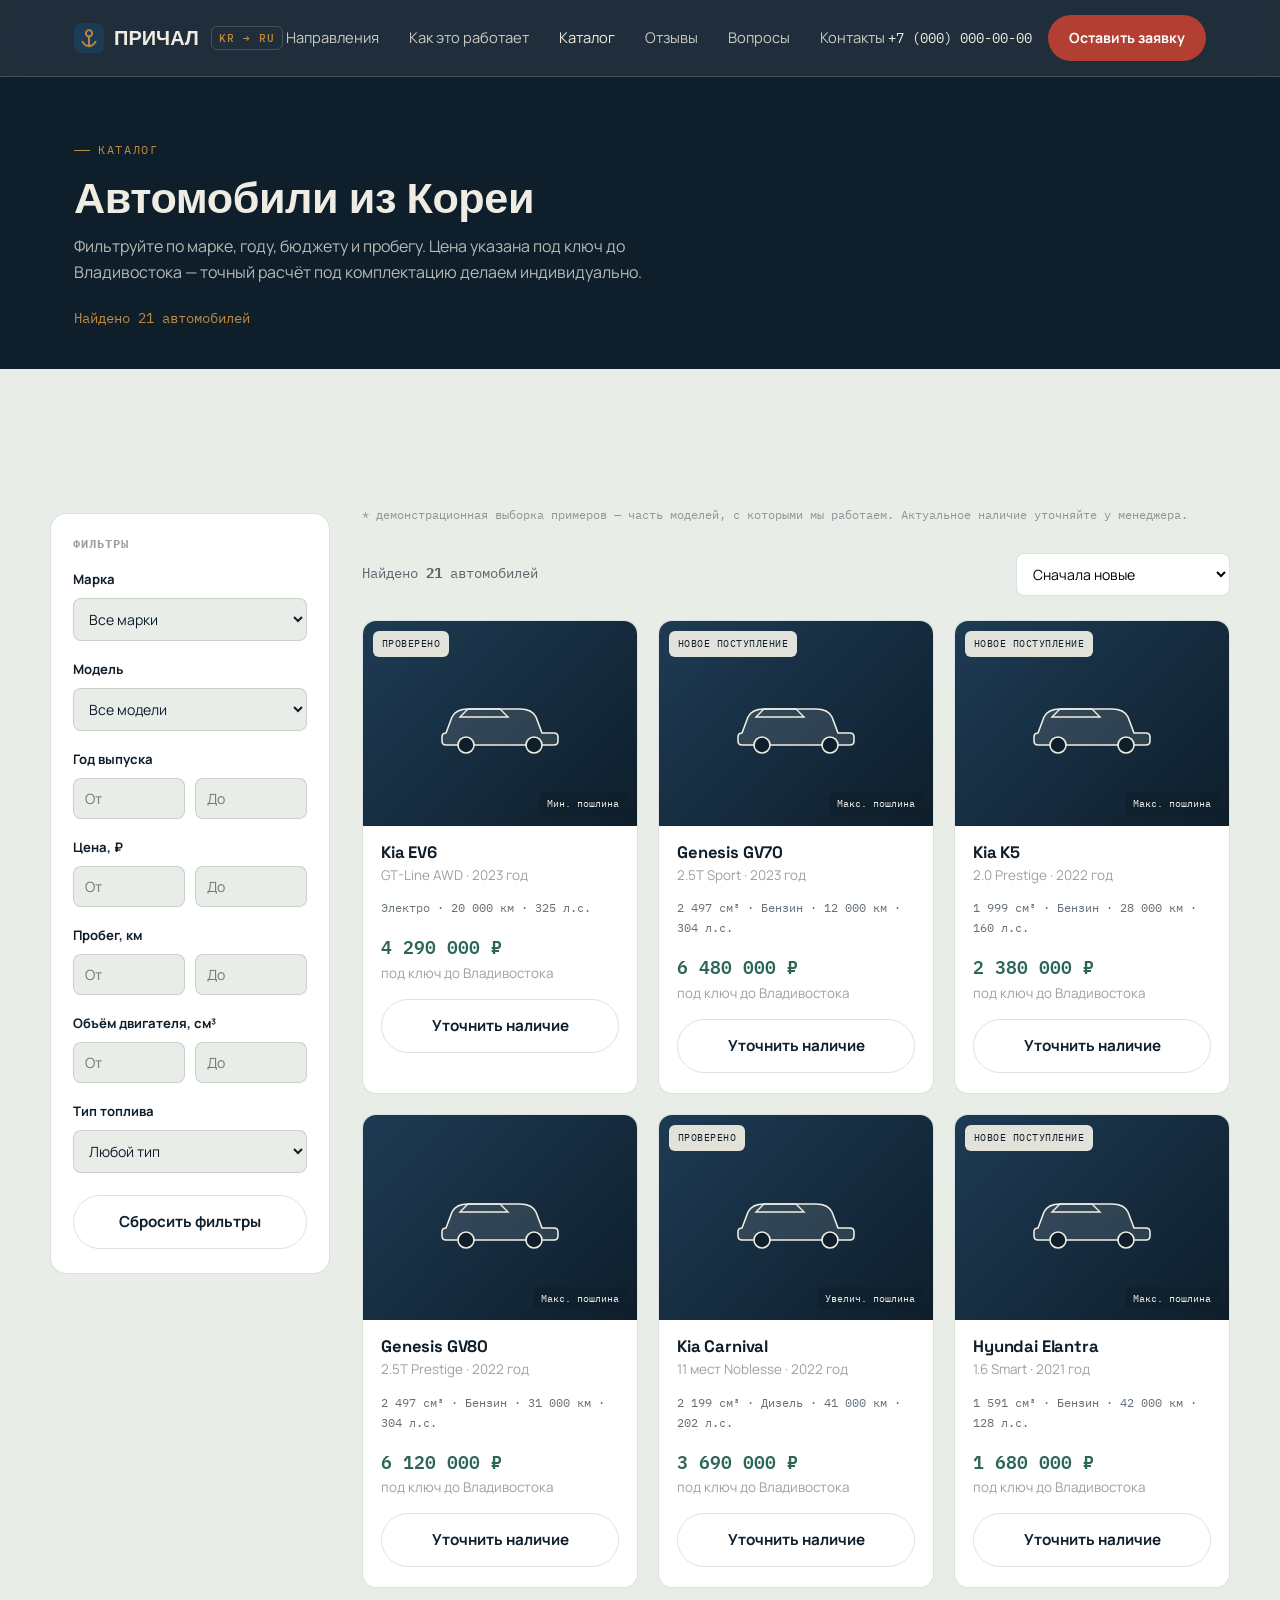
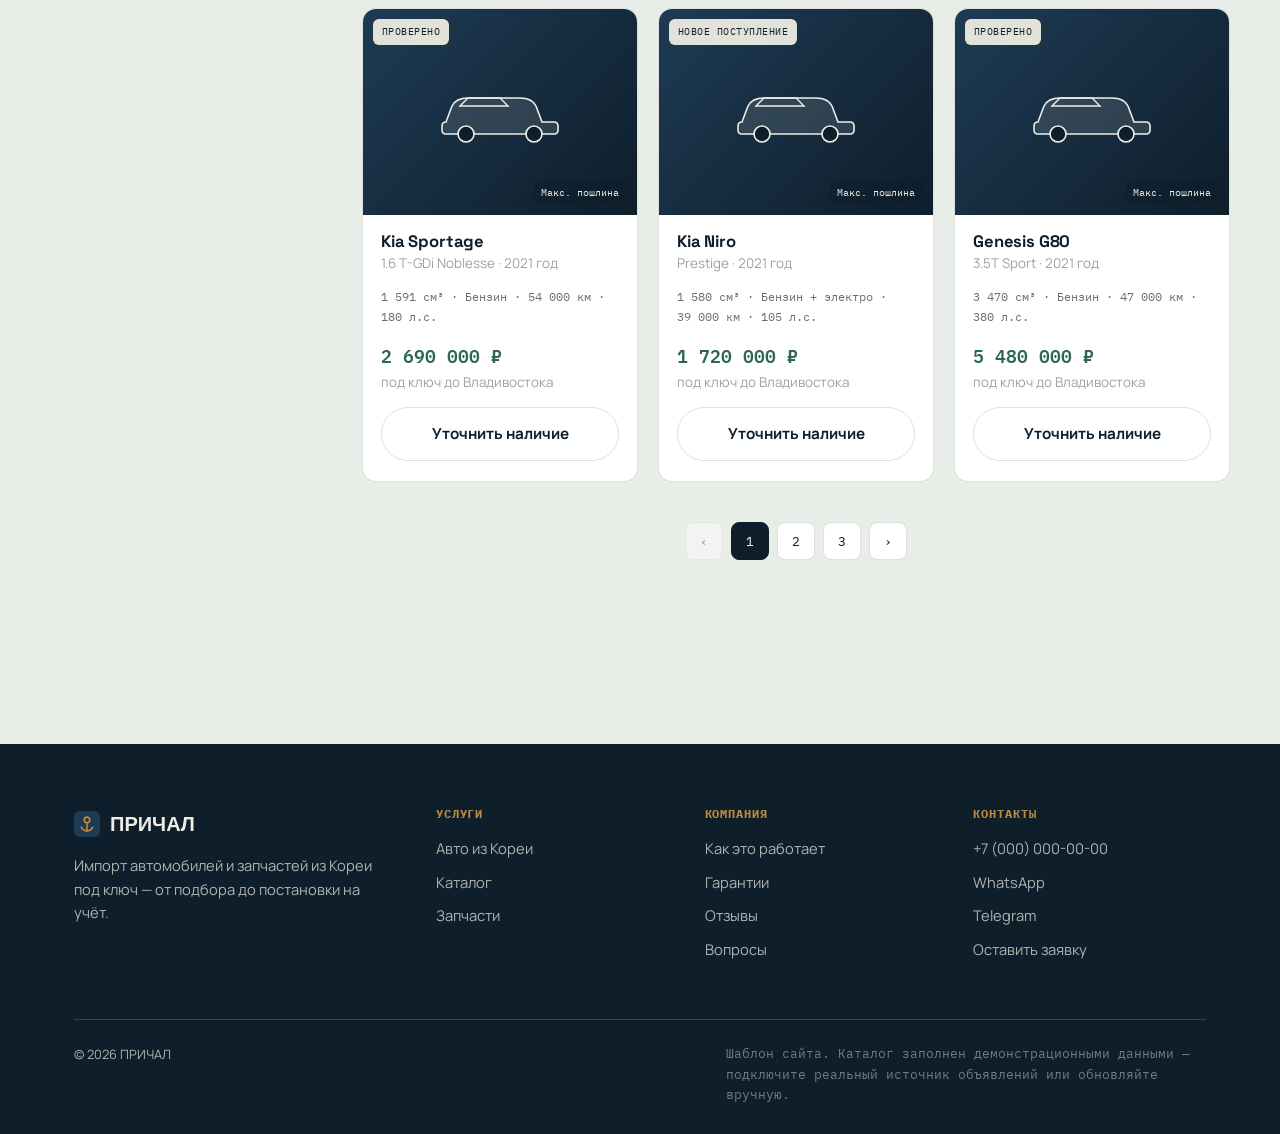
==== catalog.html @ d032ba9c "Added catalog. Remove China" ====
<!DOCTYPE html>
<html lang="ru">
<head>
<meta charset="UTF-8">
<meta name="viewport" content="width=device-width, initial-scale=1">
<title>Каталог автомобилей — ПРИЧАЛ</title>
<meta name="description" content="Каталог автомобилей из Кореи с фильтрами по марке, году, цене и пробегу. Демонстрационная выборка ПРИЧАЛ.">
<link rel="icon" href="data:image/svg+xml,%3Csvg xmlns='http://www.w3.org/2000/svg' viewBox='0 0 32 32'%3E%3Crect width='32' height='32' rx='7' fill='%230E1E2B'/%3E%3Ccircle cx='16' cy='11' r='3.4' fill='none' stroke='%23BE8A3E' stroke-width='2'/%3E%3Cpath d='M16 14.4V25M9 20c1.8 3 4.2 4.6 7 4.6s5.2-1.6 7-4.6' fill='none' stroke='%23BE8A3E' stroke-width='2' stroke-linecap='round'/%3E%3C/svg%3E">
<link rel="preconnect" href="https://fonts.googleapis.com">
<link rel="preconnect" href="https://fonts.gstatic.com" crossorigin>
<link href="https://fonts.googleapis.com/css2?family=Space+Grotesk:wght@500;600;700&family=IBM+Plex+Mono:wght@400;500;600&family=Manrope:wght@400;500;600;700;800&display=swap" rel="stylesheet">
<link rel="stylesheet" href="style.css">
<style>
  .page-hero{background:var(--navy);color:var(--cream);padding:56px 0 40px;}
  .page-hero h1{font-size:clamp(1.9rem,4vw,2.7rem);margin-top:14px;}
  .page-hero p{margin-top:12px;color:rgba(239,237,227,.75);max-width:60ch;}
  .page-hero .count{margin-top:22px;font-family:var(--ff-mono);font-size:.85rem;color:var(--brass);}

  .catalog-layout{display:grid;grid-template-columns:280px 1fr;gap:32px;align-items:start;padding:56px 0 96px;}

  .filters{background:var(--card);border:1px solid var(--line);border-radius:var(--radius);padding:24px 22px;}
  .filters h2{font-family:var(--ff-mono);font-size:.72rem;text-transform:uppercase;letter-spacing:.08em;color:var(--ink-faint);margin-bottom:18px;}
  .f-group{margin-bottom:18px;}
  .f-group label{display:block;font-size:.82rem;font-weight:700;margin-bottom:8px;}
  .f-row{display:grid;grid-template-columns:1fr 1fr;gap:10px;}
  .filters select,.filters input{
    width:100%;padding:10px 11px;border-radius:8px;border:1px solid var(--line);
    background:var(--chart);font-family:var(--ff-body);font-size:.88rem;color:var(--ink);
  }
  .filters .btn{margin-top:4px;}

  .toolbar{display:flex;justify-content:space-between;align-items:center;flex-wrap:wrap;gap:14px;margin-bottom:24px;}
  .toolbar .count{font-family:var(--ff-mono);font-size:.85rem;color:var(--ink-muted);}
  .toolbar select{padding:10px 12px;border-radius:8px;border:1px solid var(--line);background:var(--card);font-family:var(--ff-body);font-size:.88rem;}

  .listing-grid{display:grid;grid-template-columns:repeat(3,1fr);gap:20px;}
  .listing-card{background:var(--card);border:1px solid var(--line);border-radius:14px;overflow:hidden;transition:transform .2s ease, box-shadow .2s ease;}
  .listing-card:hover{transform:translateY(-3px);box-shadow:0 16px 32px rgba(14,30,43,.1);}
  .car-photo{position:relative;aspect-ratio:4/3;display:flex;align-items:center;justify-content:center;}
  .car-photo.kr{background:linear-gradient(135deg,#1E3B54,#0E1E2B);}
  .car-badge{
    position:absolute;top:10px;left:10px;background:rgba(239,237,227,.94);color:var(--navy);
    font-family:var(--ff-mono);font-size:.62rem;text-transform:uppercase;letter-spacing:.05em;
    padding:5px 9px;border-radius:6px;
  }
  .car-duty{
    position:absolute;bottom:10px;right:10px;font-family:var(--ff-mono);font-size:.62rem;
    color:var(--cream);background:rgba(14,30,43,.55);padding:4px 8px;border-radius:6px;
  }
  .listing-body{padding:18px 18px 20px;}
  .listing-body h3{font-size:1.04rem;}
  .listing-body .trim{font-size:.84rem;color:var(--ink-faint);margin-top:2px;}
  .listing-specs{margin-top:12px;font-family:var(--ff-mono);font-size:.76rem;color:var(--ink-muted);line-height:1.65;}
  .listing-price{margin-top:14px;font-family:var(--ff-mono);font-size:1.12rem;color:var(--sea);font-weight:600;}
  .listing-body .btn{margin-top:14px;}

  .pagination{display:flex;justify-content:center;align-items:center;gap:8px;margin-top:40px;flex-wrap:wrap;}
  .pagination button{
    min-width:38px;height:38px;padding:0 8px;border-radius:8px;border:1px solid var(--line);
    background:var(--card);font-family:var(--ff-mono);font-size:.84rem;color:var(--ink);
  }
  .pagination button.active{background:var(--navy);color:var(--cream);border-color:var(--navy);}
  .pagination button:disabled{opacity:.4;cursor:not-allowed;}

  .no-results{display:none;text-align:center;padding:60px 20px;color:var(--ink-faint);font-family:var(--ff-mono);font-size:.9rem;}
  .no-results.show{display:block;}
  .catalog-disclaimer{font-family:var(--ff-mono);font-size:.76rem;color:var(--ink-faint);margin-top:-8px;margin-bottom:28px;}

  @media (max-width:920px){
    .catalog-layout{grid-template-columns:1fr;}
    .listing-grid{grid-template-columns:1fr 1fr;}
  }
  @media (max-width:560px){.listing-grid{grid-template-columns:1fr;}}
</style>
</head>
<body>
<a href="#main" class="skip-link">Перейти к содержимому</a>

<header class="site-header">
  <div class="container nav-row">
    <a href="index.html" class="logo" aria-label="ПРИЧАЛ — на главную">
      <svg width="30" height="30" viewBox="0 0 32 32"><rect width="32" height="32" rx="7" fill="#1E3B54"/><circle cx="16" cy="11" r="3.4" fill="none" stroke="#BE8A3E" stroke-width="2"/><path d="M16 14.4V25M9 20c1.8 3 4.2 4.6 7 4.6s5.2-1.6 7-4.6" fill="none" stroke="#BE8A3E" stroke-width="2" stroke-linecap="round"/></svg>
      ПРИЧАЛ <em>KR → RU</em>
    </a>

    <input type="checkbox" id="nav-toggle">
    <nav aria-label="Основная навигация" style="display:flex;align-items:center;">
      <ul class="nav-links">
        <li><a href="index.html#directions">Направления</a></li>
        <li><a href="index.html#process">Как это работает</a></li>
        <li><a href="catalog.html" style="color:var(--cream);">Каталог</a></li>
        <li><a href="index.html#reviews">Отзывы</a></li>
        <li><a href="index.html#faq">Вопросы</a></li>
        <li><a href="index.html#contacts">Контакты</a></li>
      </ul>
    </nav>

    <div class="nav-actions">
      <a href="tel:+70000000000" class="nav-phone">+7 (000) 000-00-00</a>
      <a href="index.html#contacts" class="btn btn--primary" style="padding:11px 20px;font-size:.88rem;">Оставить заявку</a>
      <label for="nav-toggle" class="burger" aria-label="Открыть меню"><span></span><span></span><span></span></label>
    </div>
  </div>
</header>

<main id="main">

  <section class="page-hero">
    <div class="container">
      <span class="eyebrow">Каталог</span>
      <h1>Автомобили из Кореи</h1>
      <p>Фильтруйте по марке, году, бюджету и пробегу. Цена указана под ключ до Владивостока — точный расчёт под комплектацию делаем индивидуально.</p>
      <div class="count">Найдено <span id="hero-count">—</span> автомобилей</div>
    </div>
  </section>

  <section>
    <div class="container catalog-layout">

      <aside class="filters" aria-label="Фильтры каталога">
        <h2>Фильтры</h2>

        <div class="f-group">
          <label for="f-brand">Марка</label>
          <select id="f-brand"><option value="">Все марки</option></select>
        </div>

        <div class="f-group">
          <label for="f-model">Модель</label>
          <select id="f-model"><option value="">Все модели</option></select>
        </div>

        <div class="f-group">
          <label>Год выпуска</label>
          <div class="f-row">
            <input type="number" id="f-year-from" placeholder="От">
            <input type="number" id="f-year-to" placeholder="До">
          </div>
        </div>

        <div class="f-group">
          <label>Цена, ₽</label>
          <div class="f-row">
            <input type="number" id="f-price-from" placeholder="От" step="10000">
            <input type="number" id="f-price-to" placeholder="До" step="10000">
          </div>
        </div>

        <div class="f-group">
          <label>Пробег, км</label>
          <div class="f-row">
            <input type="number" id="f-mileage-from" placeholder="От" step="1000">
            <input type="number" id="f-mileage-to" placeholder="До" step="1000">
          </div>
        </div>

        <div class="f-group">
          <label>Объём двигателя, см³</label>
          <div class="f-row">
            <input type="number" id="f-engine-from" placeholder="От" step="100">
            <input type="number" id="f-engine-to" placeholder="До" step="100">
          </div>
        </div>

        <div class="f-group">
          <label for="f-fuel">Тип топлива</label>
          <select id="f-fuel">
            <option value="">Любой тип</option>
            <option>Бензин</option>
            <option>Дизель</option>
            <option>Бензин + электро</option>
            <option>Электро</option>
          </select>
        </div>

        <button class="btn btn--ghost btn--block" id="f-reset" type="button">Сбросить фильтры</button>
      </aside>

      <div>
        <p class="catalog-disclaimer">* демонстрационная выборка примеров — часть моделей, с которыми мы работаем. Актуальное наличие уточняйте у менеджера.</p>

        <div class="toolbar">
          <span class="count">Найдено <strong id="result-count">0</strong> автомобилей</span>
          <select id="sort-select" aria-label="Сортировка">
            <option value="year_desc">Сначала новые</option>
            <option value="price_asc">Цена: сначала дешевле</option>
            <option value="price_desc">Цена: сначала дороже</option>
            <option value="mileage_asc">Пробег: сначала меньше</option>
          </select>
        </div>

        <div class="listing-grid" id="grid"></div>
        <p class="no-results" id="no-results">По этим условиям ничего не найдено — попробуйте расширить диапазон фильтров.</p>
        <div class="pagination" id="pagination"></div>
      </div>
    </div>
  </section>

</main>

<footer class="site-footer">
  <div class="container">
    <div class="footer-top">
      <div class="footer-brand">
        <div class="logo" style="color:var(--cream);">
          <svg width="26" height="26" viewBox="0 0 32 32"><rect width="32" height="32" rx="7" fill="#1E3B54"/><circle cx="16" cy="11" r="3.4" fill="none" stroke="#BE8A3E" stroke-width="2"/><path d="M16 14.4V25M9 20c1.8 3 4.2 4.6 7 4.6s5.2-1.6 7-4.6" fill="none" stroke="#BE8A3E" stroke-width="2" stroke-linecap="round"/></svg>
          ПРИЧАЛ
        </div>
        <p>Импорт автомобилей и запчастей из Кореи под ключ — от подбора до постановки на учёт.</p>
      </div>
      <div class="footer-col">
        <h4>Услуги</h4>
        <ul>
          <li><a href="index.html#directions">Авто из Кореи</a></li>
          <li><a href="catalog.html">Каталог</a></li>
          <li><a href="index.html#directions">Запчасти</a></li>
        </ul>
      </div>
      <div class="footer-col">
        <h4>Компания</h4>
        <ul>
          <li><a href="index.html#process">Как это работает</a></li>
          <li><a href="index.html#guarantees">Гарантии</a></li>
          <li><a href="index.html#reviews">Отзывы</a></li>
          <li><a href="index.html#faq">Вопросы</a></li>
        </ul>
      </div>
      <div class="footer-col">
        <h4>Контакты</h4>
        <ul>
          <li><a href="tel:+70000000000">+7 (000) 000-00-00</a></li>
          <li><a href="#">WhatsApp</a></li>
          <li><a href="#">Telegram</a></li>
          <li><a href="index.html#contacts">Оставить заявку</a></li>
        </ul>
      </div>
    </div>

    <div class="footer-bottom">
      <span>© <span id="year"></span> ПРИЧАЛ</span>
      <span class="legal-note">Шаблон сайта. Каталог заполнен демонстрационными данными — подключите реальный источник объявлений или обновляйте вручную.</span>
    </div>
  </div>
</footer>

<script>
document.getElementById('year').textContent = new Date().getFullYear();

/* ===== Demo dataset ===== */
const CARS = [
  {brand:'Hyundai',model:'Tucson',trim:'2.0 2WD Premium',year:2019,cc:1999,fuel:'Дизель',mileage:98000,power:186,price:2450000,duty:'Макс. пошлина',badge:'Проверено',country:'kr'},
  {brand:'Hyundai',model:'Elantra',trim:'1.6 Smart',year:2021,cc:1591,fuel:'Бензин',mileage:42000,power:128,price:1680000,duty:'Макс. пошлина',badge:'Новое поступление',country:'kr'},
  {brand:'Hyundai',model:'Santa Fe',trim:'2.2 4WD Prestige',year:2020,cc:2151,fuel:'Дизель',mileage:76000,power:202,price:3150000,duty:'Увелич. пошлина',badge:'Проверено',country:'kr'},
  {brand:'Hyundai',model:'Sonata',trim:'2.0 Smart',year:2018,cc:1999,fuel:'Бензин',mileage:112000,power:160,price:1590000,duty:'Макс. пошлина',badge:'',country:'kr'},
  {brand:'Hyundai',model:'Accent',trim:'1.4 Premier',year:2014,cc:1399,fuel:'Бензин',mileage:118000,power:108,price:780000,duty:'Макс. пошлина',badge:'',country:'kr'},
  {brand:'Hyundai',model:'Tucson',trim:'1.7 2WD Modern',year:2016,cc:1685,fuel:'Дизель',mileage:131000,power:141,price:1550000,duty:'Макс. пошлина',badge:'',country:'kr'},
  {brand:'Kia',model:'K5',trim:'2.0 Prestige',year:2022,cc:1999,fuel:'Бензин',mileage:28000,power:160,price:2380000,duty:'Макс. пошлина',badge:'Новое поступление',country:'kr'},
  {brand:'Kia',model:'Sportage',trim:'1.6 T-GDi Noblesse',year:2021,cc:1591,fuel:'Бензин',mileage:54000,power:180,price:2690000,duty:'Макс. пошлина',badge:'Проверено',country:'kr'},
  {brand:'Kia',model:'Seltos',trim:'1.6 Trend',year:2020,cc:1591,fuel:'Бензин',mileage:61000,power:121,price:1490000,duty:'Макс. пошлина',badge:'',country:'kr'},
  {brand:'Kia',model:'Carnival',trim:'9 мест Prestige',year:2019,cc:2199,fuel:'Дизель',mileage:89000,power:202,price:3390000,duty:'Увелич. пошлина',badge:'',country:'kr'},
  {brand:'Kia',model:'Morning',trim:'Luxury',year:2020,cc:998,fuel:'Бензин',mileage:45000,power:82,price:890000,duty:'Макс. пошлина',badge:'',country:'kr'},
  {brand:'Kia',model:'Morning',trim:'LX',year:2013,cc:999,fuel:'Бензин',mileage:128000,power:78,price:620000,duty:'Макс. пошлина',badge:'',country:'kr'},
  {brand:'Kia',model:'Niro',trim:'Prestige',year:2021,cc:1580,fuel:'Бензин + электро',mileage:39000,power:105,price:1720000,duty:'Макс. пошлина',badge:'Новое поступление',country:'kr'},
  {brand:'Kia',model:'Sorento',trim:'2.0 2WD Premium',year:2015,cc:1995,fuel:'Дизель',mileage:142000,power:184,price:1980000,duty:'Макс. пошлина',badge:'',country:'kr'},
  {brand:'Kia',model:'EV6',trim:'GT-Line AWD',year:2023,cc:0,fuel:'Электро',mileage:20000,power:325,price:4290000,duty:'Мин. пошлина',badge:'Проверено',country:'kr'},
  {brand:'Genesis',model:'G80',trim:'3.5T Sport',year:2021,cc:3470,fuel:'Бензин',mileage:47000,power:380,price:5480000,duty:'Макс. пошлина',badge:'Проверено',country:'kr'},
  {brand:'Genesis',model:'GV80',trim:'2.5T Prestige',year:2022,cc:2497,fuel:'Бензин',mileage:31000,power:304,price:6120000,duty:'Макс. пошлина',badge:'',country:'kr'},
  {brand:'Genesis',model:'GV70',trim:'2.5T Sport',year:2023,cc:2497,fuel:'Бензин',mileage:12000,power:304,price:6480000,duty:'Макс. пошлина',badge:'Новое поступление',country:'kr'},
  {brand:'Kia',model:'Carnival',trim:'11 мест Noblesse',year:2022,cc:2199,fuel:'Дизель',mileage:41000,power:202,price:3690000,duty:'Увелич. пошлина',badge:'Проверено',country:'kr'},
  {brand:'Hyundai',model:'Palisade',trim:'3.8 7 мест Prestige',year:2021,cc:3778,fuel:'Бензин',mileage:52000,power:295,price:4180000,duty:'Макс. пошлина',badge:'',country:'kr'},
  {brand:'Kia',model:'Stonic',trim:'1.6 Trend',year:2021,cc:1591,fuel:'Бензин',mileage:37000,power:123,price:1290000,duty:'Макс. пошлина',badge:'',country:'kr'}
];

const PAGE_SIZE = 9;
let state = { page: 1, sort: 'year_desc' };

function carIcon(country){
  const stroke = '#EFEDE3';
  return `<svg width="128" height="64" viewBox="0 0 128 64" fill="none">
    <path d="M10 42 L16 26 Q20 18 32 18 L84 18 Q96 18 100 26 L106 42 L118 42 Q122 42 122 46 L122 50 Q122 54 118 54 L10 54 Q6 54 6 50 L6 46 Q6 42 10 42 Z" fill="rgba(239,237,227,.12)" stroke="${stroke}" stroke-width="1.6"/>
    <path d="M24 26 L32 18 L64 18 L72 26 Z" fill="none" stroke="${stroke}" stroke-width="1.4"/>
    <circle cx="30" cy="54" r="8" fill="#0E1E2B" stroke="${stroke}" stroke-width="1.6"/>
    <circle cx="98" cy="54" r="8" fill="#0E1E2B" stroke="${stroke}" stroke-width="1.6"/>
  </svg>`;
}

function fmtPrice(n){ return n.toLocaleString('ru-RU') + ' ₽'; }
function fmtNum(n){ return n.toLocaleString('ru-RU'); }

function populateBrandOptions(){
  const brandSel = document.getElementById('f-brand');
  const brands = [...new Set(CARS.map(c => c.brand))].sort();
  brands.forEach(b => {
    const opt = document.createElement('option');
    opt.value = b; opt.textContent = b;
    brandSel.appendChild(opt);
  });
}

function populateModelOptions(selectedBrand){
  const modelSel = document.getElementById('f-model');
  modelSel.innerHTML = '<option value="">Все модели</option>';
  const models = [...new Set(CARS.filter(c => !selectedBrand || c.brand === selectedBrand).map(c => c.model))].sort();
  models.forEach(m => {
    const opt = document.createElement('option');
    opt.value = m; opt.textContent = m;
    modelSel.appendChild(opt);
  });
}

function getFilters(){
  return {
    brand: document.getElementById('f-brand').value,
    model: document.getElementById('f-model').value,
    yearFrom: parseFloat(document.getElementById('f-year-from').value) || null,
    yearTo: parseFloat(document.getElementById('f-year-to').value) || null,
    priceFrom: parseFloat(document.getElementById('f-price-from').value) || null,
    priceTo: parseFloat(document.getElementById('f-price-to').value) || null,
    mileageFrom: parseFloat(document.getElementById('f-mileage-from').value) || null,
    mileageTo: parseFloat(document.getElementById('f-mileage-to').value) || null,
    engineFrom: parseFloat(document.getElementById('f-engine-from').value) || null,
    engineTo: parseFloat(document.getElementById('f-engine-to').value) || null,
    fuel: document.getElementById('f-fuel').value
  };
}

function applyFilters(cars, f){
  return cars.filter(c => {
    if (f.brand && c.brand !== f.brand) return false;
    if (f.model && c.model !== f.model) return false;
    if (f.yearFrom && c.year < f.yearFrom) return false;
    if (f.yearTo && c.year > f.yearTo) return false;
    if (f.priceFrom && c.price < f.priceFrom) return false;
    if (f.priceTo && c.price > f.priceTo) return false;
    if (f.mileageFrom && c.mileage < f.mileageFrom) return false;
    if (f.mileageTo && c.mileage > f.mileageTo) return false;
    if (f.engineFrom && c.cc < f.engineFrom) return false;
    if (f.engineTo && c.cc > f.engineTo) return false;
    if (f.fuel && c.fuel !== f.fuel) return false;
    return true;
  });
}

function sortCars(cars, key){
  const arr = [...cars];
  switch(key){
    case 'price_asc': arr.sort((a,b)=>a.price-b.price); break;
    case 'price_desc': arr.sort((a,b)=>b.price-a.price); break;
    case 'mileage_asc': arr.sort((a,b)=>a.mileage-b.mileage); break;
    default: arr.sort((a,b)=>b.year-a.year);
  }
  return arr;
}

function renderCard(c){
  const specs = `${c.cc ? c.cc.toLocaleString('ru-RU') + ' см³ · ' : ''}${c.fuel} · ${fmtNum(c.mileage)} км · ${c.power} л.с.`;
  return `
  <div class="listing-card">
    <div class="car-photo ${c.country}">
      ${c.badge ? `<span class="car-badge">${c.badge}</span>` : ''}
      ${carIcon(c.country)}
      <span class="car-duty">${c.duty}</span>
    </div>
    <div class="listing-body">
      <h3>${c.brand} ${c.model}</h3>
      <div class="trim">${c.trim} · ${c.year} год</div>
      <div class="listing-specs">${specs}</div>
      <div class="listing-price">${fmtPrice(c.price)}</div>
      <div class="trim" style="margin-top:2px;">под ключ до Владивостока</div>
      <a href="index.html#contacts" class="btn btn--ghost btn--block">Уточнить наличие</a>
    </div>
  </div>`;
}

function renderPagination(total){
  const pages = Math.max(1, Math.ceil(total / PAGE_SIZE));
  if (state.page > pages) state.page = pages;
  const wrap = document.getElementById('pagination');
  if (pages <= 1){ wrap.innerHTML = ''; return; }

  let html = `<button ${state.page===1?'disabled':''} data-page="${state.page-1}">‹</button>`;
  for (let p=1; p<=pages; p++){
    if (p===1 || p===pages || Math.abs(p-state.page)<=1){
      html += `<button class="${p===state.page?'active':''}" data-page="${p}">${p}</button>`;
    } else if (Math.abs(p-state.page)===2){
      html += `<span style="padding:0 4px;color:var(--ink-faint);">…</span>`;
    }
  }
  html += `<button ${state.page===pages?'disabled':''} data-page="${state.page+1}">›</button>`;
  wrap.innerHTML = html;

  wrap.querySelectorAll('button[data-page]').forEach(btn => {
    btn.addEventListener('click', () => {
      state.page = parseInt(btn.dataset.page, 10);
      render();
      document.querySelector('.toolbar').scrollIntoView({behavior:'smooth', block:'start'});
    });
  });
}

function render(){
  const filters = getFilters();
  const filtered = sortCars(applyFilters(CARS, filters), state.sort);

  document.getElementById('result-count').textContent = filtered.length;
  document.getElementById('hero-count').textContent = filtered.length;

  const start = (state.page - 1) * PAGE_SIZE;
  const pageItems = filtered.slice(start, start + PAGE_SIZE);

  const grid = document.getElementById('grid');
  const noResults = document.getElementById('no-results');
  if (pageItems.length === 0){
    grid.innerHTML = '';
    noResults.classList.add('show');
  } else {
    noResults.classList.remove('show');
    grid.innerHTML = pageItems.map(renderCard).join('');
  }
  renderPagination(filtered.length);
}

/* ===== Wire up events ===== */
populateBrandOptions();
populateModelOptions('');

document.getElementById('f-brand').addEventListener('change', (e) => {
  populateModelOptions(e.target.value);
  state.page = 1; render();
});

['f-model','f-year-from','f-year-to','f-price-from','f-price-to',
 'f-mileage-from','f-mileage-to','f-engine-from','f-engine-to','f-fuel'
].forEach(id => {
  document.getElementById(id).addEventListener('input', () => { state.page = 1; render(); });
  document.getElementById(id).addEventListener('change', () => { state.page = 1; render(); });
});

document.getElementById('sort-select').addEventListener('change', (e) => {
  state.sort = e.target.value; render();
});

document.getElementById('f-reset').addEventListener('click', () => {
  document.querySelectorAll('.filters input').forEach(i => i.value = '');
  document.getElementById('f-brand').value = '';
  document.getElementById('f-fuel').value = '';
  populateModelOptions('');
  state.page = 1;
  render();
});

render();
</script>
</body>
</html>
---- style.css ----
:root{
    --navy:#0E1E2B;
    --navy-2:#152A3C;
    --navy-3:#1E3B54;
    --chart:#E8EDE8;
    --card:#FFFFFF;
    --brass:#BE8A3E;
    --signal:#B23F32;
    --sea:#2C6659;
    --ink:#0E1E2B;
    --ink-muted:rgba(14,30,43,.64);
    --ink-faint:rgba(14,30,43,.42);
    --line:rgba(14,30,43,.14);
    --line-invert:rgba(239,237,227,.18);
    --cream:#EFEDE3;
    --radius:16px;
    --container:1180px;
    --ff-display:'Space Grotesk',sans-serif;
    --ff-body:'Manrope',sans-serif;
    --ff-mono:'IBM Plex Mono',monospace;
  }

  *,*::before,*::after{box-sizing:border-box;}
  html{scroll-behavior:smooth;}
  body{
    margin:0;
    font-family:var(--ff-body);
    color:var(--ink);
    background:var(--chart);
    -webkit-font-smoothing:antialiased;
    line-height:1.6;
  }
  h1,h2,h3,h4{font-family:var(--ff-display);margin:0;line-height:1.12;letter-spacing:-.01em;}
  p{margin:0;}
  ul{margin:0;padding:0;list-style:none;}
  a{color:inherit;text-decoration:none;}
  img{max-width:100%;display:block;}
  button{font:inherit;cursor:pointer;}
  section[id]{scroll-margin-top:88px;}

  .skip-link{position:absolute;left:-999px;top:0;background:var(--signal);color:#fff;padding:10px 16px;border-radius:0 0 8px 0;z-index:200;}
  .skip-link:focus{left:0;}

  :focus-visible{outline:2px solid var(--brass);outline-offset:2px;}

  .container{max-width:var(--container);margin:0 auto;padding:0 24px;}
  .eyebrow{
    font-family:var(--ff-mono);
    font-size:.74rem;
    letter-spacing:.14em;
    text-transform:uppercase;
    color:var(--brass);
    display:inline-flex;
    align-items:center;
    gap:8px;
  }
  .eyebrow::before{content:'';width:16px;height:1px;background:var(--brass);display:inline-block;}

  .section-head{max-width:640px;margin-bottom:44px;}
  .section-head h2{font-size:clamp(1.7rem,3.2vw,2.5rem);margin-top:12px;}
  .section-head p{margin-top:14px;color:var(--ink-muted);font-size:1.02rem;}
  .section-head.center{margin-left:auto;margin-right:auto;text-align:center;}

  .btn{
    display:inline-flex;align-items:center;justify-content:center;gap:8px;
    padding:14px 26px;border-radius:999px;border:1px solid transparent;
    font-family:var(--ff-body);font-weight:700;font-size:.95rem;
    transition:transform .15s ease, background .2s ease, border-color .2s ease, color .2s ease;
    white-space:nowrap;
  }
  .btn--primary{background:var(--signal);color:#fff;}
  .btn--primary:hover{transform:translateY(-2px);background:#9c342a;}
  .btn--ghost{border-color:var(--line);color:var(--ink);background:transparent;}
  .btn--ghost:hover{border-color:var(--ink);transform:translateY(-2px);}
  .btn--ghost-invert{border-color:var(--line-invert);color:var(--cream);}
  .btn--ghost-invert:hover{border-color:var(--cream);}
  .btn--block{width:100%;}

  /* ===== Stamp signature element ===== */
  .stamp{
    width:128px;height:128px;border-radius:50%;
    border:2px dashed var(--signal);
    display:flex;align-items:center;justify-content:center;text-align:center;
    transform:rotate(-9deg);
    font-family:var(--ff-mono);color:var(--signal);
    flex:none;
  }
  .stamp span{display:block;font-size:.62rem;letter-spacing:.08em;text-transform:uppercase;line-height:1.35;padding:0 14px;}
  .stamp--sea{border-color:var(--sea);color:var(--sea);}

  /* ===== Header ===== */
  .site-header{
    position:sticky;top:0;z-index:100;
    background:rgba(14,30,43,.92);
    backdrop-filter:blur(8px);
    border-bottom:1px solid var(--line-invert);
  }
  .nav-row{display:flex;align-items:center;justify-content:space-between;height:76px;color:var(--cream);}
  .logo{display:flex;align-items:center;gap:10px;font-family:var(--ff-display);font-weight:700;font-size:1.25rem;color:var(--cream);}
  .logo em{font-style:normal;font-family:var(--ff-mono);font-weight:500;font-size:.66rem;letter-spacing:.1em;color:var(--brass);border:1px solid var(--line-invert);padding:3px 7px;border-radius:6px;margin-left:2px;}
  .logo svg{flex:none;}

  .nav-links{display:flex;align-items:center;gap:30px;font-size:.92rem;}
  .nav-links a{color:rgba(239,237,227,.82);transition:color .2s ease;}
  .nav-links a:hover{color:var(--cream);}

  .nav-actions{display:flex;align-items:center;gap:16px;}
  .nav-phone{font-family:var(--ff-mono);font-size:.9rem;color:var(--cream);display:none;}

  .burger{display:none;}
  #nav-toggle{display:none;}

  @media (max-width:920px){
    .nav-links{
      position:absolute;top:76px;left:0;right:0;
      background:var(--navy);
      flex-direction:column;align-items:stretch;gap:0;
      max-height:0;overflow:hidden;
      border-bottom:1px solid var(--line-invert);
      transition:max-height .3s ease;
    }
    .nav-links a{padding:16px 24px;border-top:1px solid var(--line-invert);}
    #nav-toggle:checked ~ .nav-links{max-height:400px;}
    .burger{
      display:flex;flex-direction:column;gap:5px;width:26px;background:none;border:none;padding:4px;
    }
    .burger span{height:2px;background:var(--cream);border-radius:2px;}
    .nav-phone{display:none !important;}
  }
  @media (min-width:921px){
    .nav-phone{display:inline-flex;}
  }

  /* ===== Hero ===== */
  .hero{
    background:radial-gradient(1100px 500px at 78% -10%, var(--navy-3), transparent 60%), var(--navy);
    color:var(--cream);
    padding:72px 0 96px;
    position:relative;
    overflow:hidden;
  }
  .hero::after{
    content:'';position:absolute;inset:0;
    background-image:radial-gradient(rgba(239,237,227,.06) 1px, transparent 1px);
    background-size:22px 22px;
    pointer-events:none;
  }
  .hero-grid{
    display:grid;grid-template-columns:1.05fr .95fr;gap:56px;align-items:center;
    position:relative;z-index:1;
  }
  .hero h1{font-size:clamp(2.3rem,4.6vw,3.6rem);margin-top:18px;max-width:14ch;}
  .hero-sub{margin-top:20px;max-width:46ch;color:rgba(239,237,227,.8);font-size:1.06rem;}
  .hero-ctas{display:flex;flex-wrap:wrap;gap:14px;margin-top:32px;align-items:center;}

  .hero-stats{
    display:grid;grid-template-columns:repeat(3,1fr);gap:18px;
    margin-top:48px;padding-top:28px;border-top:1px solid var(--line-invert);
  }
  .hero-stats .num{font-family:var(--ff-mono);font-size:1.5rem;color:var(--brass);font-weight:600;}
  .hero-stats .lbl{font-size:.82rem;color:rgba(239,237,227,.68);margin-top:6px;}

  .route-wrap{position:relative;display:flex;justify-content:center;}
  .route-card{
    position:absolute;bottom:-18px;left:8px;
    background:var(--card);color:var(--ink);border-radius:12px;
    padding:14px 16px;box-shadow:0 18px 40px rgba(0,0,0,.35);
    font-family:var(--ff-mono);font-size:.78rem;
    display:flex;align-items:center;gap:10px;
  }
  .route-card .dot{width:8px;height:8px;border-radius:50%;background:var(--sea);flex:none;}
  .route-map{width:100%;max-width:480px;height:auto;}
  .route-line{stroke-dasharray:5 8;animation:dash 26s linear infinite;}
  @keyframes dash{to{stroke-dashoffset:-600;}}

  @media (max-width:920px){
    .hero-grid{grid-template-columns:1fr;}
    .route-wrap{order:-1;margin-bottom:12px;}
    .route-card{position:static;margin-top:14px;display:inline-flex;}
  }
  @media (max-width:560px){
    .hero-stats{grid-template-columns:1fr;gap:14px;}
  }

  /* ===== Sections generic ===== */
  section{padding:88px 0;}
  .section--tight{padding:64px 0;}
  .bg-card{background:var(--card);}

  /* Directions */
  .directions-grid{display:grid;grid-template-columns:repeat(3,1fr);gap:22px;}
  .directions-grid--2{grid-template-columns:repeat(2,1fr);max-width:820px;}
  .direction-card{
    background:var(--card);border:1px solid var(--line);border-radius:var(--radius);
    padding:30px 26px;transition:transform .2s ease, box-shadow .2s ease;
  }
  .direction-card:hover{transform:translateY(-4px);box-shadow:0 20px 40px rgba(14,30,43,.08);}
  .direction-card .idx{font-family:var(--ff-mono);color:var(--ink-faint);font-size:.78rem;}
  .direction-card h3{font-size:1.28rem;margin-top:14px;}
  .direction-card p{margin-top:12px;color:var(--ink-muted);font-size:.96rem;}
  .direction-card .tag{
    display:inline-block;margin-top:18px;font-family:var(--ff-mono);font-size:.72rem;
    letter-spacing:.06em;text-transform:uppercase;color:var(--sea);
    border:1px solid var(--line);padding:6px 10px;border-radius:8px;
  }

  @media (max-width:920px){.directions-grid{grid-template-columns:1fr;}}

  /* Director welcome */
  .director{background:var(--card);}
  .director-grid{display:grid;grid-template-columns:1.3fr .9fr;gap:48px;align-items:center;}
  .director-text blockquote{
    margin:18px 0 0;font-family:var(--ff-display);font-weight:500;font-size:1.28rem;
    line-height:1.45;color:var(--ink);max-width:52ch;
  }
  .director-sign{display:flex;align-items:center;gap:14px;margin-top:26px;}
  .director-sign .av{
    width:50px;height:50px;border-radius:50%;background:var(--navy);color:var(--brass);
    display:flex;align-items:center;justify-content:center;font-family:var(--ff-mono);
    font-size:.85rem;flex:none;
  }
  .director-sign .name{font-weight:700;font-size:.98rem;}
  .director-sign .role{font-size:.84rem;color:var(--ink-faint);}

  .video-window{
    max-width:340px;margin-left:auto;margin-right:auto;
    border-radius:18px;overflow:hidden;background:var(--navy);
    border:1px solid var(--line);box-shadow:0 24px 48px rgba(14,30,43,.18);
  }
  .video-window video{
    width:100%;aspect-ratio:4/5;object-fit:cover;display:block;background:var(--navy);
  }
  .video-caption{
    margin-top:14px;text-align:center;font-family:var(--ff-mono);font-size:.74rem;
    letter-spacing:.05em;text-transform:uppercase;color:var(--ink-faint);
  }

  @media (max-width:920px){
    .director-grid{grid-template-columns:1fr;}
    .video-window{order:-1;max-width:300px;}
  }

  /* Process */
  .process{background:var(--navy);color:var(--cream);}
  .process-track{display:grid;grid-template-columns:repeat(6,1fr);gap:0;margin-bottom:52px;border-top:1px solid var(--line-invert);border-bottom:1px solid var(--line-invert);}
  .process-track div{
    font-family:var(--ff-mono);font-size:.72rem;text-align:center;padding:14px 4px;
    color:rgba(239,237,227,.55);border-right:1px solid var(--line-invert);
  }
  .process-track div:last-child{border-right:none;}
  .process-track div.active{color:var(--brass);}
  .process-grid{display:grid;grid-template-columns:repeat(3,1fr);gap:28px 30px;}
  .process-step .step-num{font-family:var(--ff-mono);color:var(--brass);font-size:.85rem;}
  .process-step h3{font-size:1.15rem;margin-top:10px;}
  .process-step p{margin-top:10px;color:rgba(239,237,227,.72);font-size:.94rem;}

  @media (max-width:920px){
    .process-track{grid-template-columns:repeat(3,1fr);}
    .process-track div:nth-child(3){border-right:none;}
    .process-grid{grid-template-columns:1fr 1fr;}
  }
  @media (max-width:560px){.process-grid{grid-template-columns:1fr;}}

  /* Features */
  .features-grid{display:grid;grid-template-columns:repeat(3,1fr);gap:22px;}
  .feature-card{padding:28px 24px;border-radius:var(--radius);border:1px solid var(--line);background:var(--card);}
  .feature-card .icon{
    width:44px;height:44px;border-radius:10px;background:var(--chart);
    display:flex;align-items:center;justify-content:center;color:var(--sea);
  }
  .feature-card h3{font-size:1.08rem;margin-top:18px;}
  .feature-card p{margin-top:10px;color:var(--ink-muted);font-size:.94rem;}

  @media (max-width:920px){.features-grid{grid-template-columns:1fr 1fr;}}
  @media (max-width:560px){.features-grid{grid-template-columns:1fr;}}

  /* Catalog */
  .catalog-grid{display:grid;grid-template-columns:repeat(4,1fr);gap:18px;}
  .model-card{
    background:var(--card);border:1px solid var(--line);border-radius:14px;
    padding:22px 20px;transition:border-color .2s ease, transform .2s ease;
  }
  .model-card:hover{border-color:var(--sea);transform:translateY(-3px);}
  .model-card .flag{font-family:var(--ff-mono);font-size:.66rem;letter-spacing:.08em;text-transform:uppercase;color:var(--ink-faint);}
  .model-card h4{font-size:1.05rem;margin-top:10px;}
  .model-card .price{margin-top:10px;font-family:var(--ff-mono);color:var(--sea);font-size:.92rem;}
  .catalog-note{margin-top:22px;color:var(--ink-faint);font-size:.84rem;font-family:var(--ff-mono);}

  @media (max-width:920px){.catalog-grid{grid-template-columns:1fr 1fr;}}
  @media (max-width:560px){.catalog-grid{grid-template-columns:1fr;}}

  /* Guarantees */
  .guarantees{background:var(--navy);color:var(--cream);}
  .guarantee-head{display:flex;align-items:center;gap:24px;margin-bottom:44px;flex-wrap:wrap;}
  .guarantees-grid{display:grid;grid-template-columns:repeat(3,1fr);gap:22px;}
  .guarantee-card{border:1px solid var(--line-invert);border-radius:var(--radius);padding:26px 22px;}
  .guarantee-card .icon{color:var(--brass);}
  .guarantee-card h3{font-size:1.04rem;margin-top:16px;}
  .guarantee-card p{margin-top:10px;color:rgba(239,237,227,.7);font-size:.92rem;}

  @media (max-width:920px){.guarantees-grid{grid-template-columns:1fr 1fr;}}
  @media (max-width:560px){.guarantees-grid{grid-template-columns:1fr;}.guarantee-head{flex-direction:column;align-items:flex-start;}}

  /* Testimonials */
  .testi-grid{display:grid;grid-template-columns:repeat(3,1fr);gap:22px;}
  .testi-card{background:var(--card);border:1px solid var(--line);border-radius:var(--radius);padding:26px 24px;}
  .testi-stars{color:var(--brass);font-family:var(--ff-mono);letter-spacing:.1em;font-size:.85rem;}
  .testi-card p.quote{margin-top:14px;font-size:.98rem;color:var(--ink);}
  .testi-who{display:flex;align-items:center;gap:12px;margin-top:20px;}
  .testi-avatar{
    width:38px;height:38px;border-radius:50%;background:var(--chart);
    display:flex;align-items:center;justify-content:center;font-family:var(--ff-mono);
    font-size:.82rem;color:var(--sea);flex:none;
  }
  .testi-who .name{font-weight:700;font-size:.9rem;}
  .testi-who .city{font-size:.8rem;color:var(--ink-faint);}
  .testi-note{margin-top:20px;font-family:var(--ff-mono);font-size:.78rem;color:var(--ink-faint);}

  @media (max-width:920px){.testi-grid{grid-template-columns:1fr;}}

  /* FAQ */
  .faq-list{max-width:820px;margin:0 auto;}
  details.faq-item{border-bottom:1px solid var(--line);padding:20px 0;}
  details.faq-item summary{
    list-style:none;cursor:pointer;display:flex;align-items:center;justify-content:space-between;
    gap:20px;font-family:var(--ff-display);font-weight:600;font-size:1.02rem;
  }
  details.faq-item summary::-webkit-details-marker{display:none;}
  details.faq-item summary .plus{
    flex:none;width:26px;height:26px;border-radius:50%;border:1px solid var(--line);
    display:flex;align-items:center;justify-content:center;position:relative;
  }
  details.faq-item summary .plus::before,
  details.faq-item summary .plus::after{content:'';position:absolute;background:var(--ink);}
  details.faq-item summary .plus::before{width:10px;height:1.6px;}
  details.faq-item summary .plus::after{width:1.6px;height:10px;transition:transform .2s ease;}
  details.faq-item[open] summary .plus::after{transform:rotate(90deg) scaleY(0);}
  details.faq-item p{margin-top:14px;color:var(--ink-muted);font-size:.96rem;max-width:70ch;}

  /* CTA / contact */
  .contact{background:var(--card);}
  .contact-grid{display:grid;grid-template-columns:1fr 1fr;gap:48px;align-items:start;}
  .contact-form{display:grid;gap:14px;}
  .contact-form label{font-family:var(--ff-mono);font-size:.74rem;text-transform:uppercase;letter-spacing:.08em;color:var(--ink-faint);}
  .contact-form input,.contact-form textarea{
    width:100%;padding:13px 14px;border-radius:10px;border:1px solid var(--line);
    font-family:var(--ff-body);font-size:.96rem;background:var(--chart);color:var(--ink);
  }
  .contact-form textarea{min-height:96px;resize:vertical;}
  .form-note{font-size:.78rem;color:var(--ink-faint);margin-top:4px;}
  .form-success{
    display:none;margin-top:14px;padding:12px 14px;border-radius:10px;
    background:rgba(44,102,89,.1);color:var(--sea);font-size:.9rem;font-family:var(--ff-mono);
  }
  .form-success.show{display:block;}

  .contact-side .item{display:flex;gap:14px;padding:16px 0;border-top:1px solid var(--line);}
  .contact-side .item:first-child{border-top:none;}
  .contact-side .item .ic{color:var(--sea);flex:none;margin-top:2px;}
  .contact-side .item .lbl{font-family:var(--ff-mono);font-size:.72rem;text-transform:uppercase;letter-spacing:.06em;color:var(--ink-faint);}
  .contact-side .item .val{margin-top:4px;font-weight:600;}

  @media (max-width:920px){.contact-grid{grid-template-columns:1fr;}}

  /* Footer */
  .site-footer{background:var(--navy);color:rgba(239,237,227,.72);padding:64px 0 28px;}
  .footer-top{display:grid;grid-template-columns:1.4fr 1fr 1fr 1fr;gap:36px;}
  .footer-brand .logo{margin-bottom:14px;}
  .footer-brand p{font-size:.92rem;max-width:34ch;}
  .footer-col h4{font-family:var(--ff-mono);font-size:.72rem;letter-spacing:.08em;text-transform:uppercase;color:var(--brass);margin-bottom:16px;}
  .footer-col ul li{margin-bottom:10px;font-size:.92rem;}
  .footer-col ul a:hover{color:var(--cream);}
  .footer-bottom{
    margin-top:48px;padding-top:24px;border-top:1px solid var(--line-invert);
    display:flex;justify-content:space-between;flex-wrap:wrap;gap:12px;font-size:.8rem;
  }
  .footer-bottom .legal-note{font-family:var(--ff-mono);color:rgba(239,237,227,.45);max-width:60ch;}

  @media (max-width:920px){.footer-top{grid-template-columns:1fr 1fr;}}
  @media (max-width:560px){.footer-top{grid-template-columns:1fr;}}

  /* Reveal on scroll (progressive enhancement) */
  html.js-ready .reveal{opacity:0;transform:translateY(16px);transition:opacity .6s ease, transform .6s ease;}
  html.js-ready .reveal.in{opacity:1;transform:none;}

  @media (prefers-reduced-motion:reduce){
    html{scroll-behavior:auto;}
    .route-line{animation:none;}
    html.js-ready .reveal{opacity:1;transform:none;transition:none;}
    .direction-card:hover,.model-card:hover,.btn:hover{transform:none;}
  }
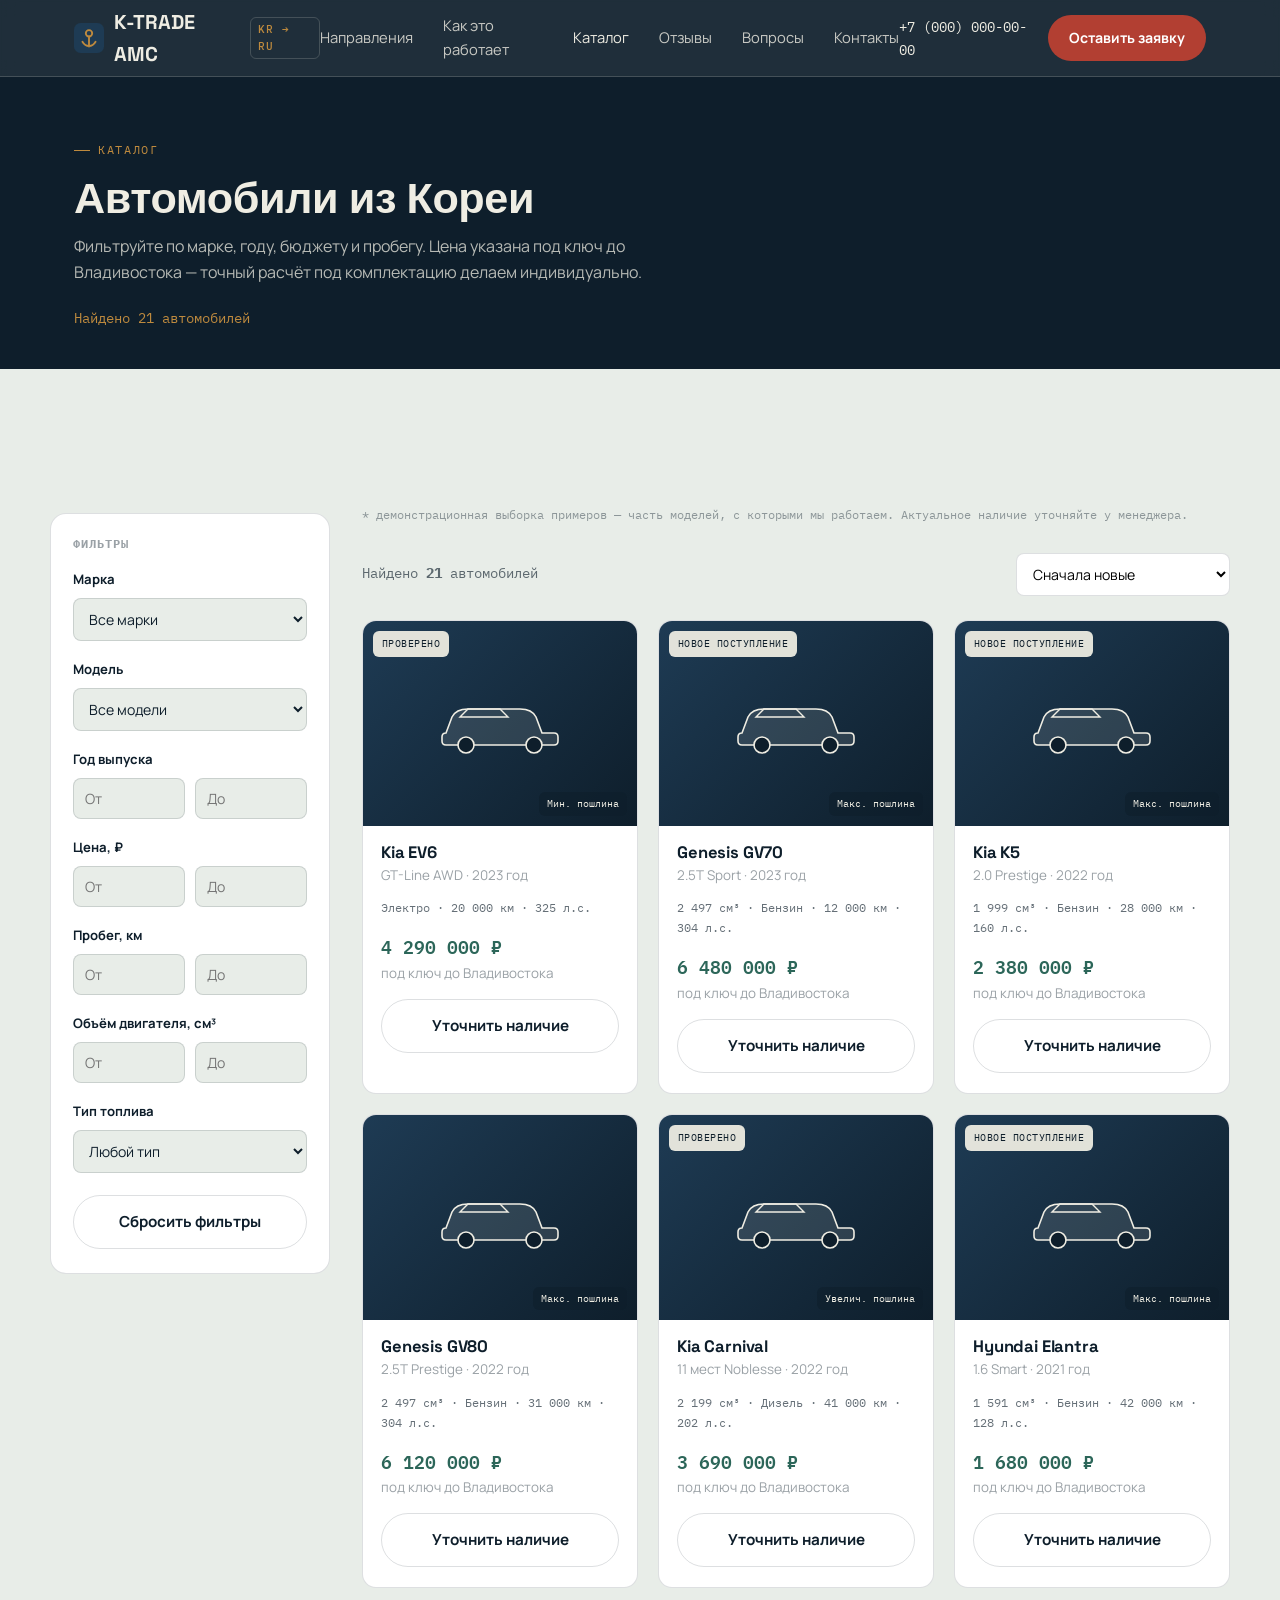
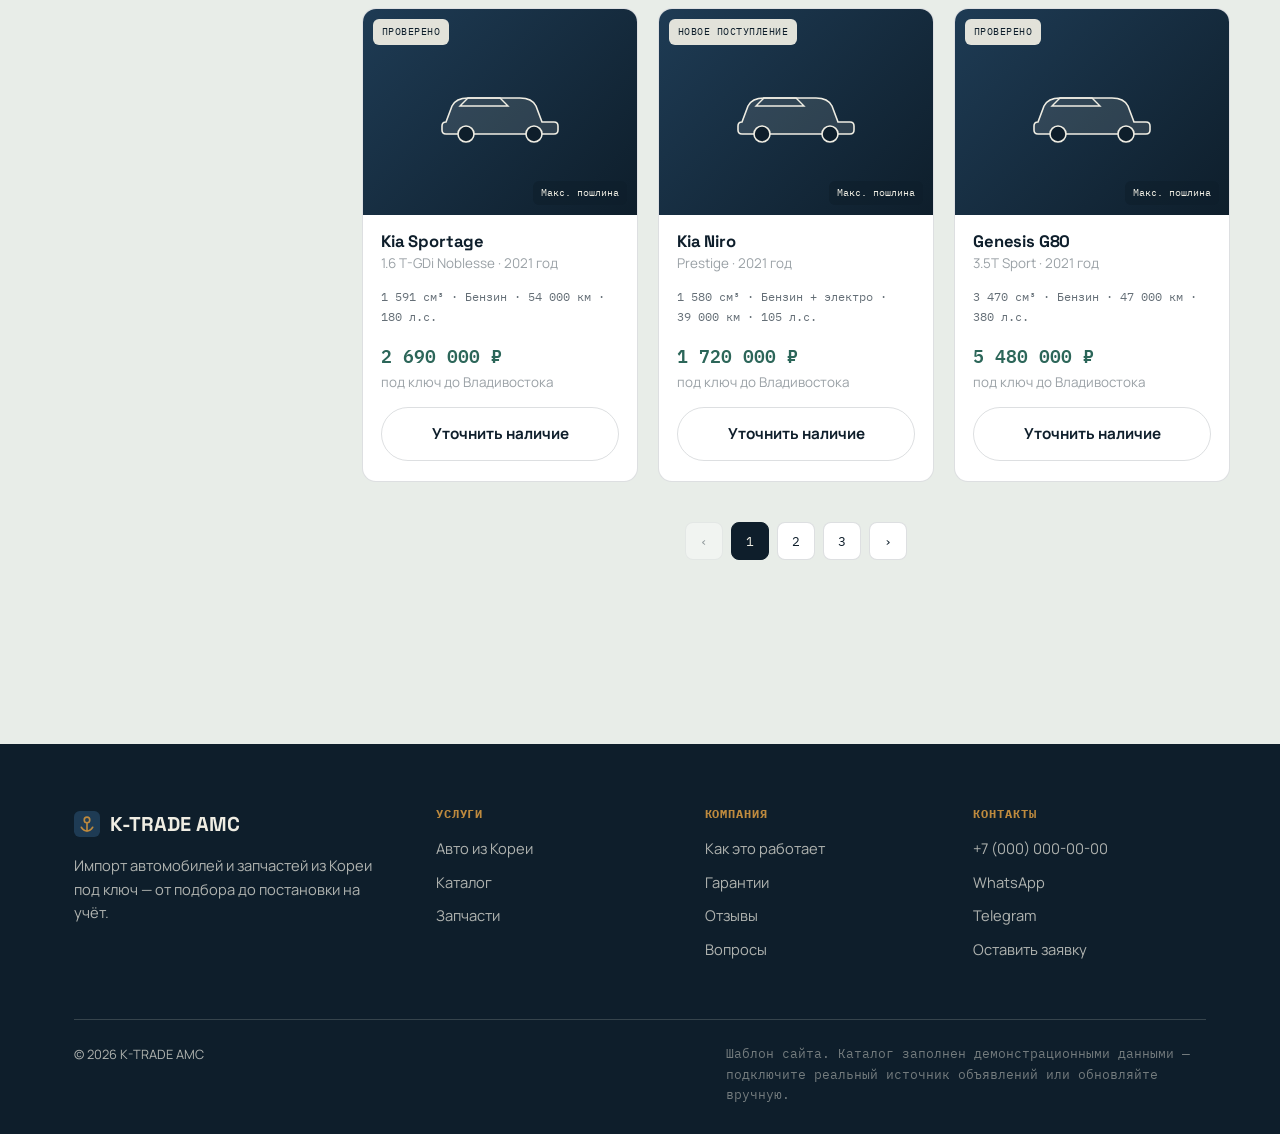
==== commit c2a75e10: "change name" ====
--- a/catalog.html
+++ b/catalog.html
@@ -3,8 +3,8 @@
 <head>
 <meta charset="UTF-8">
 <meta name="viewport" content="width=device-width, initial-scale=1">
-<title>Каталог автомобилей — ПРИЧАЛ</title>
-<meta name="description" content="Каталог автомобилей из Кореи с фильтрами по марке, году, цене и пробегу. Демонстрационная выборка ПРИЧАЛ.">
+<title>Каталог автомобилей — K-TRADE AMC</title>
+<meta name="description" content="Каталог автомобилей из Кореи с фильтрами по марке, году, цене и пробегу. Демонстрационная выборка K-TRADE AMC.">
 <link rel="icon" href="data:image/svg+xml,%3Csvg xmlns='http://www.w3.org/2000/svg' viewBox='0 0 32 32'%3E%3Crect width='32' height='32' rx='7' fill='%230E1E2B'/%3E%3Ccircle cx='16' cy='11' r='3.4' fill='none' stroke='%23BE8A3E' stroke-width='2'/%3E%3Cpath d='M16 14.4V25M9 20c1.8 3 4.2 4.6 7 4.6s5.2-1.6 7-4.6' fill='none' stroke='%23BE8A3E' stroke-width='2' stroke-linecap='round'/%3E%3C/svg%3E">
 <link rel="preconnect" href="https://fonts.googleapis.com">
 <link rel="preconnect" href="https://fonts.gstatic.com" crossorigin>
@@ -78,9 +78,9 @@
 
 <header class="site-header">
   <div class="container nav-row">
-    <a href="index.html" class="logo" aria-label="ПРИЧАЛ — на главную">
+    <a href="index.html" class="logo" aria-label="K-TRADE AMC — на главную">
       <svg width="30" height="30" viewBox="0 0 32 32"><rect width="32" height="32" rx="7" fill="#1E3B54"/><circle cx="16" cy="11" r="3.4" fill="none" stroke="#BE8A3E" stroke-width="2"/><path d="M16 14.4V25M9 20c1.8 3 4.2 4.6 7 4.6s5.2-1.6 7-4.6" fill="none" stroke="#BE8A3E" stroke-width="2" stroke-linecap="round"/></svg>
-      ПРИЧАЛ <em>KR → RU</em>
+      K-TRADE AMC <em>KR → RU</em>
     </a>
 
     <input type="checkbox" id="nav-toggle">
@@ -204,7 +204,7 @@
       <div class="footer-brand">
         <div class="logo" style="color:var(--cream);">
           <svg width="26" height="26" viewBox="0 0 32 32"><rect width="32" height="32" rx="7" fill="#1E3B54"/><circle cx="16" cy="11" r="3.4" fill="none" stroke="#BE8A3E" stroke-width="2"/><path d="M16 14.4V25M9 20c1.8 3 4.2 4.6 7 4.6s5.2-1.6 7-4.6" fill="none" stroke="#BE8A3E" stroke-width="2" stroke-linecap="round"/></svg>
-          ПРИЧАЛ
+          K-TRADE AMC
         </div>
         <p>Импорт автомобилей и запчастей из Кореи под ключ — от подбора до постановки на учёт.</p>
       </div>
@@ -237,7 +237,7 @@
     </div>
 
     <div class="footer-bottom">
-      <span>© <span id="year"></span> ПРИЧАЛ</span>
+      <span>© <span id="year"></span> K-TRADE AMC</span>
       <span class="legal-note">Шаблон сайта. Каталог заполнен демонстрационными данными — подключите реальный источник объявлений или обновляйте вручную.</span>
     </div>
   </div>
